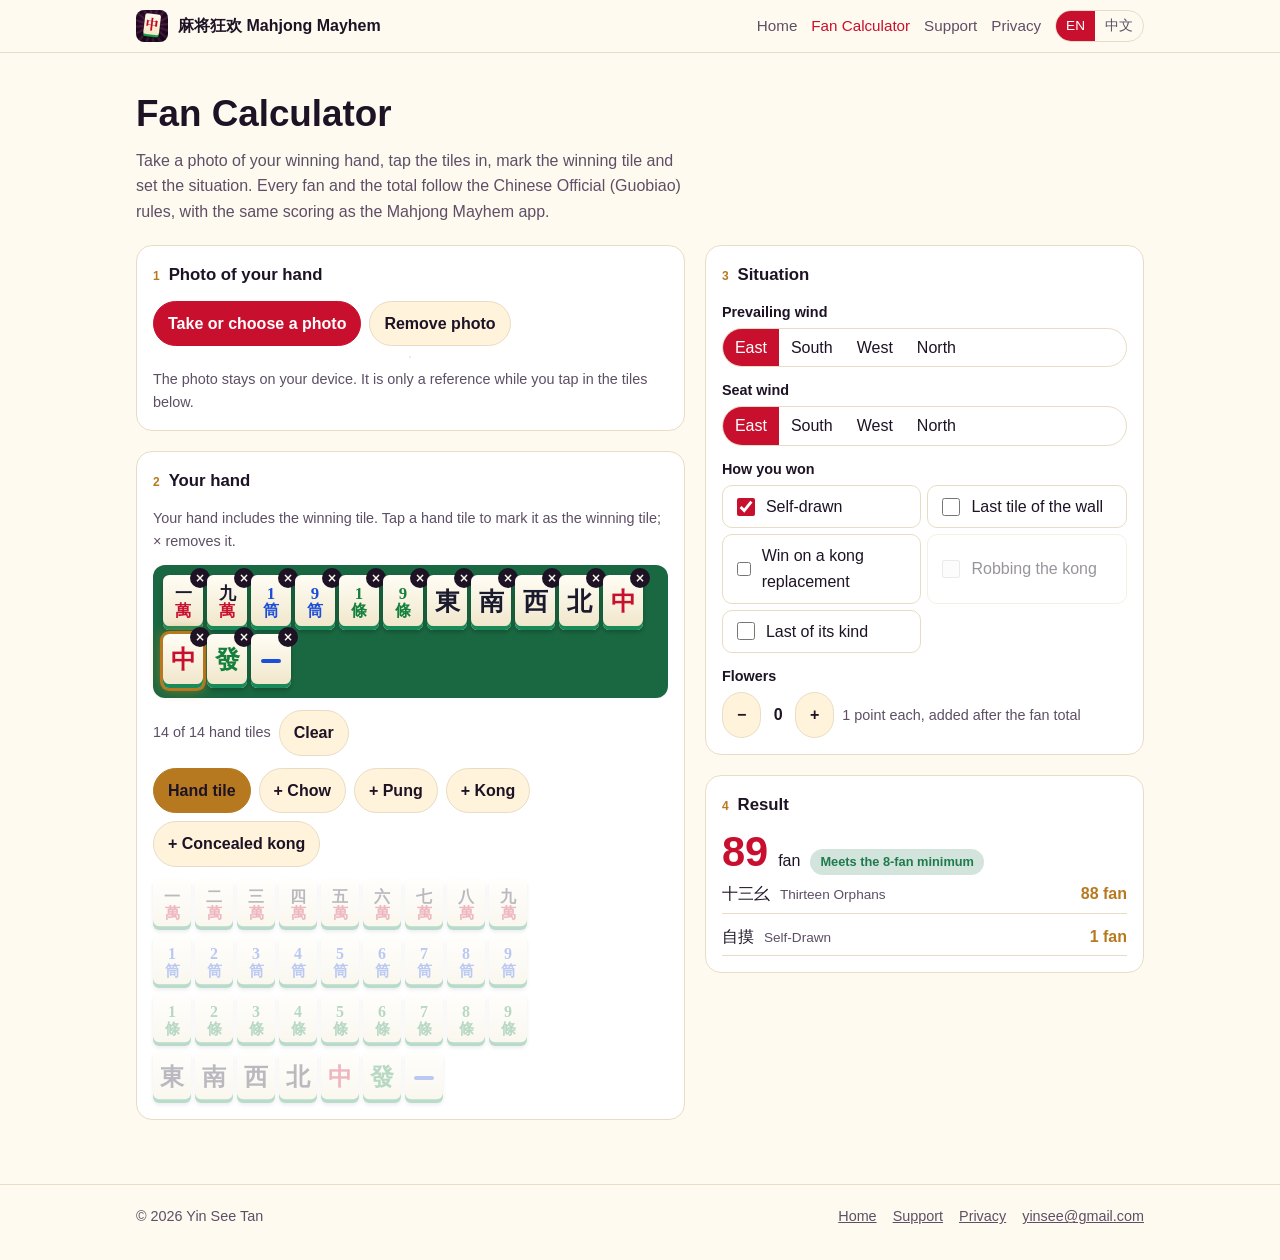
==== calculator.html @ 0b0dbd3f "Add Fan Calculator page (Guobiao scoring from the game engine) Photo stays on device; tap in tiles, " ====
<!doctype html>
<html lang="en">
<head>
<meta charset="utf-8">
<meta name="viewport" content="width=device-width, initial-scale=1, viewport-fit=cover">
<title>Fan Calculator · 算番器 — Mahjong Mayhem</title>
<meta name="description" content="Count the fan of a Chinese Official (Guobiao) mahjong hand: take a photo of your hand, tap in the tiles, pick the winning tile and the situation, and see every fan and the total.">
<meta name="color-scheme" content="light dark">
<link rel="icon" type="image/png" href="assets/favicon.png">
<link rel="apple-touch-icon" href="assets/apple-touch-icon.png">
<link rel="stylesheet" href="style.css">
<script src="lang.js"></script>
<style>
  /* calculator: photo → hand → situation → result, one column on phones, two on wide screens */
  .calc { max-width: 1040px; margin: 0 auto; padding: 8px 16px 64px; }
  .calc h1 { font-size: clamp(1.6rem, 4vw, 2.3rem); margin: 24px 0 4px; text-wrap: balance; }
  .calc .lead { color: var(--muted); margin: 0 0 20px; max-width: 62ch; }
  .grid { display: grid; gap: 20px; grid-template-columns: minmax(0, 1fr); }
  @media (min-width: 900px) { .grid { grid-template-columns: minmax(0, 1.25fr) minmax(0, 1fr); align-items: start; } }
  .panel { background: var(--card); border: 1px solid var(--line); border-radius: 16px; padding: 16px; display: grid; gap: 12px; min-width: 0; }
  .panel h2 { margin: 0; font-size: 1.05rem; display: flex; align-items: baseline; gap: 8px; }
  .panel h2 .step { font-size: .75rem; color: var(--gold); letter-spacing: .08em; text-transform: uppercase; }
  .hint { color: var(--muted); font-size: .9rem; margin: 0; }

  /* photo */
  .photo { display: grid; gap: 10px; }
  .photo img { border-radius: 12px; border: 1px solid var(--line); max-height: 260px; width: auto; justify-self: center; }
  .btn { appearance: none; border: 1px solid var(--line); background: var(--bg2); color: var(--ink); font: inherit; font-weight: 600;
    padding: 9px 14px; border-radius: 999px; cursor: pointer; display: inline-flex; align-items: center; gap: 6px; }
  .btn.primary { background: var(--accent); border-color: var(--accent); color: var(--accent-ink); }
  .btn[aria-pressed="true"] { background: var(--gold); border-color: var(--gold); color: #1d1325; }
  .btn:disabled { opacity: .45; cursor: default; }
  .btn:focus-visible, .tile:focus-visible { outline: 3px solid var(--gold); outline-offset: 2px; }
  .row { display: flex; flex-wrap: wrap; gap: 8px; align-items: center; }

  /* tiles: ivory face, green back edge, like the game */
  .tile { appearance: none; border: 0; cursor: pointer; font: inherit; padding: 0; position: relative;
    width: var(--tw, 40px); height: calc(var(--tw, 40px) * 1.36); border-radius: calc(var(--tw, 40px) * .16);
    background: linear-gradient(#fffdf5, #efe5c8); box-shadow: inset 0 calc(var(--tw, 40px) * -.1) 0 #1a8a5a, 0 2px 4px rgba(0,0,0,.25);
    display: grid; place-items: center; align-content: center; line-height: 1; color: #1a1a2e;
    font-family: "Songti SC", "STSong", "Noto Serif SC", serif; font-weight: 700; }
  .tile .a { font-size: calc(var(--tw, 40px) * .42); }
  .tile .b { font-size: calc(var(--tw, 40px) * .40); margin-top: calc(var(--tw, 40px) * .02); }
  .tile.m .b { color: #c8102e; }
  .tile.p .a { color: #1d4ed8; } .tile.p .b { color: #1d4ed8; }
  .tile.s .a { color: #15803d; } .tile.s .b { color: #15803d; }
  .tile.h .a { font-size: calc(var(--tw, 40px) * .62); }
  .tile.red .a { color: #c8102e; } .tile.green .a { color: #15803d; }
  .tile.white .a { width: 52%; height: 50%; border: calc(var(--tw, 40px) * .06) solid #1d4ed8; border-radius: 3px; font-size: 0; }
  .tile.win { box-shadow: inset 0 calc(var(--tw, 40px) * -.1) 0 #1a8a5a, 0 0 0 3px var(--gold), 0 0 14px var(--gold); }
  .tile.full { opacity: .3; cursor: default; }

  .palette { display: grid; gap: 6px; }
  .palette .line { display: flex; flex-wrap: wrap; gap: 4px; --tw: 34px; }
  @media (min-width: 520px) { .palette .line { --tw: 38px; } }

  .hand { min-height: 64px; display: flex; flex-wrap: wrap; gap: 4px; align-items: flex-end; --tw: 40px;
    padding: 10px; border-radius: 12px; background: color-mix(in srgb, var(--felt) 85%, #000 15%); }
  .hand .slot { position: relative; }
  .hand .x { position: absolute; top: -7px; right: -7px; width: 20px; height: 20px; border-radius: 50%; border: 0; cursor: pointer;
    background: var(--ink); color: var(--bg); font: 700 12px/20px system-ui, sans-serif; padding: 0; }
  .hand .meld { display: flex; gap: 2px; padding: 3px; border-radius: 8px; background: rgba(255,255,255,.12); --tw: 32px; align-items: flex-end; }
  .hand .meld .tag { font: 600 .7rem system-ui, sans-serif; color: #fff; writing-mode: vertical-rl; opacity: .8; }
  .hand .empty { color: #e7f5ec; font-size: .9rem; align-self: center; }
  .count { font-variant-numeric: tabular-nums; color: var(--muted); font-size: .9rem; }

  /* situation */
  fieldset { border: 0; margin: 0; padding: 0; display: grid; gap: 6px; }
  legend { font-weight: 600; font-size: .9rem; padding: 0; margin-bottom: 4px; }
  .seg { display: inline-flex; border: 1px solid var(--line); border-radius: 999px; overflow: hidden; }
  .seg button { appearance: none; border: 0; background: transparent; color: var(--ink); font: inherit; padding: 6px 12px; cursor: pointer; }
  .seg button[aria-pressed="true"] { background: var(--accent); color: var(--accent-ink); }
  .checks { display: grid; gap: 6px; grid-template-columns: repeat(auto-fill, minmax(190px, 1fr)); }
  .checks label { display: flex; gap: 8px; align-items: center; padding: 8px 10px; border: 1px solid var(--line); border-radius: 10px; cursor: pointer; }
  .checks input { width: 18px; height: 18px; accent-color: var(--accent); }
  .checks label.off { opacity: .45; }
  .stepper { display: inline-flex; align-items: center; gap: 8px; }
  .stepper output { min-width: 2ch; text-align: center; font-variant-numeric: tabular-nums; font-weight: 700; }

  /* result */
  .result .total { display: flex; align-items: baseline; gap: 10px; flex-wrap: wrap; }
  .result .big { font-size: 2.6rem; font-weight: 800; color: var(--accent); font-variant-numeric: tabular-nums; line-height: 1; }
  .badge { font-size: .8rem; font-weight: 700; padding: 3px 10px; border-radius: 999px; }
  .badge.ok { background: color-mix(in srgb, var(--felt) 20%, transparent); color: var(--felt); }
  .badge.low { background: color-mix(in srgb, var(--accent) 15%, transparent); color: var(--accent); }
  .fans { list-style: none; margin: 0; padding: 0; display: grid; gap: 4px; }
  .fans li { display: flex; gap: 10px; align-items: baseline; padding: 6px 0; border-bottom: 1px solid var(--line); }
  .fans .pts { margin-left: auto; font-variant-numeric: tabular-nums; font-weight: 700; color: var(--gold); white-space: nowrap; }
  .fans .en { color: var(--muted); font-size: .85rem; }
  .msg { padding: 10px 12px; border-radius: 10px; background: var(--bg2); color: var(--muted); }
  .sticky { position: sticky; top: 72px; }
  @media (prefers-reduced-motion: no-preference) { .tile { transition: transform .12s; } .tile:active { transform: translateY(2px); } }
</style>
</head>
<body>
<header class="top"><div class="top-in">
  <a class="brand" href="./"><img src="assets/favicon.png" alt="" width="32" height="32"><span>麻将狂欢 Mahjong Mayhem</span></a>
  <nav>
    <a href="./"><span lang="en">Home</span><span lang="zh-Hans">首页</span></a>
    <a href="calculator.html" aria-current="page"><span lang="en">Fan Calculator</span><span lang="zh-Hans">算番器</span></a>
    <a href="support.html"><span lang="en">Support</span><span lang="zh-Hans">支持</span></a>
    <a href="privacy.html"><span lang="en">Privacy</span><span lang="zh-Hans">隐私</span></a>
    <span class="langs" role="group" aria-label="Language / 语言"><button type="button" data-l="en" aria-pressed="false">EN</button><button type="button" data-l="zh" aria-pressed="false">中文</button></span>
  </nav>
</div></header>

<main class="calc">
  <h1><span lang="en">Fan Calculator</span><span lang="zh-Hans">国标麻将算番器</span></h1>
  <p class="lead">
    <span lang="en">Take a photo of your winning hand, tap the tiles in, mark the winning tile and set the situation. Every fan and the total follow the Chinese Official (Guobiao) rules, with the same scoring as the Mahjong Mayhem app.</span>
    <span lang="zh-Hans">拍下你的和牌，点选牌张，标出和牌张并选好场况，即可按国标麻将规则算出每一番和总番数，与《麻将狂欢》App 的算番完全一致。</span>
  </p>

  <div class="grid">
    <div class="grid" style="grid-template-columns:minmax(0,1fr)">
      <section class="panel" aria-labelledby="h-photo">
        <h2 id="h-photo"><span class="step">1</span><span lang="en">Photo of your hand</span><span lang="zh-Hans">拍下你的牌</span></h2>
        <div class="photo">
          <div class="row">
            <label class="btn primary" for="cam"><span lang="en">Take or choose a photo</span><span lang="zh-Hans">拍照或选择照片</span></label>
            <input id="cam" type="file" accept="image/*" capture="environment" hidden>
            <button class="btn" id="photoClear" type="button" hidden><span lang="en">Remove photo</span><span lang="zh-Hans">移除照片</span></button>
          </div>
          <img id="photo" alt="" hidden>
          <p class="hint"><span lang="en">The photo stays on your device. It is only a reference while you tap in the tiles below.</span><span lang="zh-Hans">照片只留在你的设备上，不会上传，只用来对照点选下方的牌。</span></p>
        </div>
      </section>

      <section class="panel" aria-labelledby="h-hand">
        <h2 id="h-hand"><span class="step">2</span><span lang="en">Your hand</span><span lang="zh-Hans">你的手牌</span></h2>
        <p class="hint" id="handHint"></p>
        <div class="hand" id="hand" aria-live="polite"></div>
        <div class="row">
          <span class="count" id="count"></span>
          <button class="btn" id="clear" type="button"><span lang="en">Clear</span><span lang="zh-Hans">清空</span></button>
        </div>
        <div class="row" role="group" aria-label="Add">
          <button class="btn" data-mode="hand" type="button" aria-pressed="true"><span lang="en">Hand tile</span><span lang="zh-Hans">手牌</span></button>
          <button class="btn" data-mode="chi" type="button" aria-pressed="false"><span lang="en">+ Chow</span><span lang="zh-Hans">+ 吃</span></button>
          <button class="btn" data-mode="pon" type="button" aria-pressed="false"><span lang="en">+ Pung</span><span lang="zh-Hans">+ 碰</span></button>
          <button class="btn" data-mode="kan" type="button" aria-pressed="false"><span lang="en">+ Kong</span><span lang="zh-Hans">+ 明杠</span></button>
          <button class="btn" data-mode="ankan" type="button" aria-pressed="false"><span lang="en">+ Concealed kong</span><span lang="zh-Hans">+ 暗杠</span></button>
        </div>
        <div class="palette" id="palette"></div>
      </section>
    </div>

    <div class="grid sticky" style="grid-template-columns:minmax(0,1fr)">
      <section class="panel" aria-labelledby="h-sit">
        <h2 id="h-sit"><span class="step">3</span><span lang="en">Situation</span><span lang="zh-Hans">场况</span></h2>
        <fieldset><legend><span lang="en">Prevailing wind</span><span lang="zh-Hans">圈风</span></legend><div class="seg" id="round"></div></fieldset>
        <fieldset><legend><span lang="en">Seat wind</span><span lang="zh-Hans">门风</span></legend><div class="seg" id="seat"></div></fieldset>
        <fieldset>
          <legend><span lang="en">How you won</span><span lang="zh-Hans">和牌方式</span></legend>
          <div class="checks" id="checks"></div>
        </fieldset>
        <fieldset>
          <legend><span lang="en">Flowers</span><span lang="zh-Hans">花牌</span></legend>
          <div class="stepper"><button class="btn" id="fMinus" type="button" aria-label="−">−</button><output id="flowers">0</output><button class="btn" id="fPlus" type="button" aria-label="+">+</button>
            <span class="hint"><span lang="en">1 point each, added after the fan total</span><span lang="zh-Hans">每张 1 分，另加在番数之外</span></span></div>
        </fieldset>
      </section>

      <section class="panel result" aria-labelledby="h-res" aria-live="polite">
        <h2 id="h-res"><span class="step">4</span><span lang="en">Result</span><span lang="zh-Hans">算番结果</span></h2>
        <div id="result"></div>
      </section>
    </div>
  </div>
</main>

<footer><div class="in">
  <span>© 2026 Yin See Tan</span>
  <nav><a href="./"><span lang="en">Home</span><span lang="zh-Hans">首页</span></a><a href="support.html"><span lang="en">Support</span><span lang="zh-Hans">支持</span></a><a href="privacy.html"><span lang="en">Privacy</span><span lang="zh-Hans">隐私</span></a><a href="mailto:yinsee@gmail.com">yinsee@gmail.com</a></nav>
</div></footer>

<script type="module">
import { evaluate, FAN } from './calc/scoring.js';

const $ = id => document.getElementById(id);
const zh = () => document.documentElement.classList.contains('lang-zh');
const L = (z, e) => (zh() ? z : e);

// ---------- tiles ----------
const NUM = ['一', '二', '三', '四', '五', '六', '七', '八', '九'];
const HON = ['東', '南', '西', '北', '中', '發', ''];
const WIND_ZH = ['东', '南', '西', '北'], WIND_EN = ['East', 'South', 'West', 'North'];
const suit = t => (t < 27 ? Math.floor(t / 9) : 3);
function tileEl(t, extra = '') {
  const b = document.createElement('button');
  b.type = 'button';
  const s = suit(t);
  if (s === 0) { b.className = 'tile m'; b.innerHTML = `<span class="a">${NUM[t % 9]}</span><span class="b">萬</span>`; }
  else if (s === 1) { b.className = 'tile p'; b.innerHTML = `<span class="a">${t % 9 + 1}</span><span class="b">筒</span>`; }
  else if (s === 2) { b.className = 'tile s'; b.innerHTML = `<span class="a">${t % 9 + 1}</span><span class="b">條</span>`; }
  else {
    b.className = 'tile h' + (t === 31 ? ' red' : t === 32 ? ' green' : t === 33 ? ' white' : '');
    b.innerHTML = `<span class="a">${HON[t - 27] || '白'}</span>`;
  }
  if (extra) b.className += ' ' + extra;
  b.setAttribute('aria-label', tileName(t));
  return b;
}
function tileName(t) {
  if (t < 27) return zh() ? NUM[t % 9] + ['万', '筒', '条'][suit(t)] : `${t % 9 + 1} ${['Character', 'Dot', 'Bamboo'][suit(t)]}`;
  return zh() ? ['东', '南', '西', '北', '中', '发', '白'][t - 27] : ['East', 'South', 'West', 'North', 'Red', 'Green', 'White'][t - 27];
}

// ---------- state ----------
// hand: concealed tile types in the order tapped; melds: [{kind, t}] (chi t = lowest tile); win: index into hand
const S = { hand: [], melds: [], win: null, mode: 'hand', round: 0, seat: 0, flowers: 0,
  opt: { selfDraw: false, lastWall: false, kongDraw: false, robKong: false, lastTile: false } };
const meldTiles = m => (m.kind === 'chi' ? [m.t, m.t + 1, m.t + 2] : m.kind === 'pon' ? [m.t, m.t, m.t] : [m.t, m.t, m.t, m.t]);
const used = t => S.hand.filter(x => x === t).length + S.melds.flatMap(meldTiles).filter(x => x === t).length;
const need = () => 14 - 3 * S.melds.length;

function canAdd(t) {
  if (S.mode === 'hand') return S.hand.length < need() && used(t) < 4;
  if (S.melds.length >= 4 || S.hand.length > need() - 3) return false;
  if (S.mode === 'chi') return t < 27 && t % 9 <= 6 && [t, t + 1, t + 2].every(x => used(x) < 4);
  if (S.mode === 'pon') return used(t) <= 1;
  return used(t) === 0;   // kong: all four
}
function add(t) {
  if (!canAdd(t)) return;
  if (S.mode === 'hand') S.hand.push(t);
  else { S.melds.push({ kind: S.mode, t }); setMode('hand'); }
  render();
}

// ---------- render ----------
function renderPalette() {
  const p = $('palette');
  p.textContent = '';
  for (const range of [[0, 9], [9, 18], [18, 27], [27, 34]]) {
    const line = document.createElement('div');
    line.className = 'line';
    for (let t = range[0]; t < range[1]; t++) {
      const b = tileEl(t, canAdd(t) ? '' : 'full');
      b.addEventListener('click', () => add(t));
      line.append(b);
    }
    p.append(line);
  }
}

function renderHand() {
  const h = $('hand');
  h.textContent = '';
  const order = S.hand.map((t, i) => ({ t, i })).sort((a, b) => a.t - b.t || a.i - b.i);
  for (const { t, i } of order) {
    const slot = document.createElement('div');
    slot.className = 'slot';
    const b = tileEl(t, S.win === i ? 'win' : '');
    b.title = L('点按标为和牌张', 'Tap to mark as the winning tile');
    b.addEventListener('click', () => { S.win = S.win === i ? null : i; render(); });
    const x = document.createElement('button');
    x.className = 'x'; x.type = 'button'; x.textContent = '×';
    x.setAttribute('aria-label', L('移除', 'Remove') + ' ' + tileName(t));
    x.addEventListener('click', () => {
      S.hand.splice(i, 1);
      if (S.win === i) S.win = null; else if (S.win !== null && S.win > i) S.win--;
      render();
    });
    slot.append(b, x);
    h.append(slot);
  }
  S.melds.forEach((m, k) => {
    const g = document.createElement('div');
    g.className = 'meld slot';
    const tag = document.createElement('span');
    tag.className = 'tag';
    tag.textContent = { chi: L('吃', 'Chow'), pon: L('碰', 'Pung'), kan: L('明杠', 'Kong'), ankan: L('暗杠', 'Conc. kong') }[m.kind];
    g.append(tag);
    for (const t of meldTiles(m)) { const b = tileEl(t); b.tabIndex = -1; g.append(b); }
    const x = document.createElement('button');
    x.className = 'x'; x.type = 'button'; x.textContent = '×';
    x.setAttribute('aria-label', L('移除这组', 'Remove this set'));
    x.addEventListener('click', () => { S.melds.splice(k, 1); render(); });
    g.append(x);
    h.append(g);
  });
  if (!S.hand.length && !S.melds.length) {
    const e = document.createElement('span');
    e.className = 'empty';
    e.textContent = L('从下方点选牌张。吃、碰、杠的牌用上方按钮加入。', 'Tap tiles below. Add chows, pungs and kongs you exposed with the buttons above.');
    h.append(e);
  }
  $('count').textContent = L(`手牌 ${S.hand.length} / ${need()} 张`, `${S.hand.length} of ${need()} hand tiles`);
  $('handHint').textContent = S.hand.length === need() && S.win === null
    ? L('点一下你最后和的那张牌（和牌张），它会亮起金框。', 'Tap the tile you won on (the last tile). It gets a gold frame.')
    : L('手牌包括和牌张。点按手牌可标为和牌张，× 移除。', 'Your hand includes the winning tile. Tap a hand tile to mark it as the winning tile; × removes it.');
}

function seg(el, val, set) {
  el.textContent = '';
  for (let w = 0; w < 4; w++) {
    const b = document.createElement('button');
    b.type = 'button';
    b.textContent = zh() ? WIND_ZH[w] : WIND_EN[w];
    b.setAttribute('aria-pressed', String(val === w));
    b.addEventListener('click', () => { set(w); render(); });
    el.append(b);
  }
}

const CHECKS = [
  ['selfDraw', '自摸', 'Self-drawn'],
  ['lastWall', '最后一张牌（妙手回春 / 海底捞月）', 'Last tile of the wall'],
  ['kongDraw', '杠上开花（杠后补牌自摸）', 'Win on a kong replacement'],
  ['robKong', '抢杠和', 'Robbing the kong'],
  ['lastTile', '和绝张（和牌张是最后一张）', 'Last of its kind'],
];
function renderChecks() {
  const box = $('checks');
  box.textContent = '';
  // kong replacement needs self-drawn; robbing a kong is never self-drawn
  const disabled = { kongDraw: !S.opt.selfDraw, robKong: S.opt.selfDraw };
  for (const [k, z, e] of CHECKS) {
    if (disabled[k]) S.opt[k] = false;
    const l = document.createElement('label');
    if (disabled[k]) l.className = 'off';
    const i = document.createElement('input');
    i.type = 'checkbox'; i.id = 'opt-' + k; i.checked = S.opt[k]; i.disabled = !!disabled[k];
    i.addEventListener('change', () => { S.opt[k] = i.checked; render(); });
    l.append(i, document.createTextNode(L(z, e)));
    box.append(l);
  }
}

function renderResult() {
  const r = $('result');
  r.textContent = '';
  const msg = s => { const p = document.createElement('p'); p.className = 'msg'; p.textContent = s; r.append(p); };
  const n = need();
  if (S.hand.length < n) return msg(L(`还差 ${n - S.hand.length} 张手牌。`, `Add ${n - S.hand.length} more hand tile${n - S.hand.length > 1 ? 's' : ''}.`));
  if (S.win === null) return msg(L('请点一下和牌张（最后一张）。', 'Tap the tile you won on (the last tile).'));
  const res = evaluate({
    concealed: S.hand.slice(), melds: S.melds.map(m => ({ kind: m.kind, t: m.t })), winTile: S.hand[S.win],
    seatWind: S.seat, roundWind: S.round, flowers: S.flowers, ...S.opt,
  });
  if (!res) return msg(L('这不是和牌牌型。请检查手牌和吃碰杠。', 'This is not a winning hand. Check the tiles and the sets.'));
  const top = document.createElement('div');
  top.className = 'total';
  top.innerHTML = `<span class="big">${res.total}</span><span>${L('番', 'fan')}</span>`;
  const badge = document.createElement('span');
  badge.className = 'badge ' + (res.valid ? 'ok' : 'low');
  badge.textContent = res.valid ? L('够 8 番起和', 'Meets the 8-fan minimum') : L('不足 8 番，不能和', 'Below the 8-fan minimum');
  top.append(badge);
  r.append(top);
  if (res.flowers) {
    const f = document.createElement('p');
    f.className = 'hint';
    f.textContent = L(`加花牌 ${res.flowers} 分，共 ${res.grand} 分`, `Plus ${res.flowers} for flowers: ${res.grand} in total`);
    r.append(f);
  }
  const ul = document.createElement('ul');
  ul.className = 'fans';
  for (const f of res.fans) {
    const li = document.createElement('li');
    const name = document.createElement('span');
    name.textContent = FAN[f.k].zh + (f.n > 1 ? ` ×${f.n}` : '');
    const en = document.createElement('span');
    en.className = 'en';
    en.textContent = FAN[f.k].en;
    const pts = document.createElement('span');
    pts.className = 'pts';
    pts.textContent = `${f.p * f.n} ${L('番', 'fan')}`;
    li.append(name, en, pts);
    ul.append(li);
  }
  r.append(ul);
}

function setMode(m) {
  S.mode = m;
  document.querySelectorAll('[data-mode]').forEach(b => b.setAttribute('aria-pressed', String(b.dataset.mode === m)));
}

function render() {
  renderPalette();
  renderHand();
  seg($('round'), S.round, w => { S.round = w; });
  seg($('seat'), S.seat, w => { S.seat = w; });
  renderChecks();
  $('flowers').textContent = S.flowers;
  renderResult();
}

// ---------- controls ----------
document.querySelectorAll('[data-mode]').forEach(b => b.addEventListener('click', () => { setMode(b.dataset.mode); render(); }));
$('clear').addEventListener('click', () => { S.hand = []; S.melds = []; S.win = null; setMode('hand'); render(); });
$('fMinus').addEventListener('click', () => { S.flowers = Math.max(0, S.flowers - 1); render(); });
$('fPlus').addEventListener('click', () => { S.flowers = Math.min(8, S.flowers + 1); render(); });

let photoURL = null;
$('cam').addEventListener('change', e => {
  const f = e.target.files && e.target.files[0];
  if (!f) return;
  if (photoURL) URL.revokeObjectURL(photoURL);
  photoURL = URL.createObjectURL(f);       // shown locally only, never uploaded
  $('photo').src = photoURL;
  $('photo').alt = L('你的手牌照片', 'Photo of your hand');
  $('photo').hidden = false;
  $('photoClear').hidden = false;
});
$('photoClear').addEventListener('click', () => {
  if (photoURL) URL.revokeObjectURL(photoURL);
  photoURL = null;
  $('photo').hidden = true; $('photo').removeAttribute('src');
  $('photoClear').hidden = true;
  $('cam').value = '';
});

// re-render when the language changes (lang.js switches the class on <html>)
new MutationObserver(render).observe(document.documentElement, { attributes: true, attributeFilter: ['class'] });

// a sample hand so the page shows what it does: 十三幺, won on 中, self-drawn
S.hand = [0, 8, 9, 17, 18, 26, 27, 28, 29, 30, 31, 32, 33, 31];
S.win = 13;
S.opt.selfDraw = true;
render();
</script>
</body>
</html>
---- style.css ----
:root {
  --bg: #fffaf0; --bg2: #fff3dc; --card: #ffffff; --ink: #1d1325; --muted: #5d4f66;
  --accent: #c8102e; --accent-ink: #ffffff; --gold: #b7791f; --felt: #1f7a4d; --line: #e8dcc4;
  --shadow: 0 10px 30px rgba(60, 20, 40, .12);
}
@media (prefers-color-scheme: dark) {
  :root {
    --bg: #12091f; --bg2: #1c1030; --card: #221437; --ink: #fff7e6; --muted: #cbb8d8;
    --accent: #ff6b81; --accent-ink: #1d0a14; --gold: #f6c453; --felt: #3fbf7f; --line: #3a2448;
    --shadow: 0 10px 30px rgba(0, 0, 0, .45);
  }
}
* { box-sizing: border-box; }
html { -webkit-text-size-adjust: 100%; }
body {
  margin: 0; background: var(--bg); color: var(--ink);
  font: 16px/1.6 -apple-system, BlinkMacSystemFont, "PingFang SC", "Hiragino Sans GB", "Helvetica Neue", "Noto Sans SC", sans-serif;
}
a { color: var(--accent); }
img { max-width: 100%; height: auto; display: block; }

/* Header */
.top { position: sticky; top: 0; z-index: 10; background: color-mix(in srgb, var(--bg) 88%, transparent);
  backdrop-filter: blur(10px); -webkit-backdrop-filter: blur(10px); border-bottom: 1px solid var(--line); }
.top-in { max-width: 1040px; margin: 0 auto; padding: 10px 16px; display: flex; align-items: center; gap: 12px; flex-wrap: wrap; }
.brand { display: flex; align-items: center; gap: 10px; color: var(--ink); text-decoration: none; font-weight: 700; margin-right: auto; }
.brand img { width: 32px; height: 32px; border-radius: 8px; }
.top nav { display: flex; gap: 14px; flex-wrap: wrap; align-items: center; }
.top nav a { color: var(--muted); text-decoration: none; font-size: .95rem; }
.top nav a:hover, .top nav a[aria-current] { color: var(--accent); }
.langs { display: inline-flex; border: 1px solid var(--line); border-radius: 999px; overflow: hidden; }
.langs button { appearance: none; border: 0; background: transparent; color: var(--muted); font: inherit; font-size: .85rem; padding: 4px 10px; cursor: pointer; }
.langs button[aria-pressed="true"] { background: var(--accent); color: var(--accent-ink); }

/* Language visibility: with no JS both languages show. */
html.lang-en [lang="zh-Hans"]:not(.keep), html.lang-zh [lang="en"]:not(.keep) { display: none !important; }
.sep { border: 0; border-top: 1px solid var(--line); margin: 48px 0; }
html.lang-en .sep, html.lang-zh .sep { display: none; }

main { max-width: 1040px; margin: 0 auto; padding: 0 16px 64px; }
.doc { max-width: 760px; padding-top: 28px; }
.doc h1 { font-size: 1.8rem; line-height: 1.25; margin: 0 0 6px; }
.doc h2 { font-size: 1.2rem; margin: 30px 0 8px; color: var(--accent); }
.muted { color: var(--muted); font-size: .92rem; }
dt { font-weight: 700; margin-top: 16px; }
dd { margin: 4px 0 0 0; }

/* Hero */
.hero { display: grid; grid-template-columns: 1fr; gap: 28px; align-items: center; padding: 40px 0 24px; text-align: center; }
.hero .icon { width: 128px; height: 128px; border-radius: 28px; box-shadow: var(--shadow); margin: 0 auto; }
.hero h1 { font-size: clamp(2rem, 6vw, 3.2rem); line-height: 1.1; margin: 16px 0 8px; letter-spacing: -.01em; }
.hero .tag { font-size: clamp(1.05rem, 2.6vw, 1.3rem); color: var(--muted); margin: 0 auto 20px; max-width: 34em; }
.cta { display: flex; gap: 12px; justify-content: center; flex-wrap: wrap; align-items: center; }
.store { display: inline-flex; align-items: center; gap: 10px; background: #000; color: #fff; text-decoration: none;
  padding: 10px 18px; border-radius: 12px; border: 1px solid #555; }
.store svg { width: 26px; height: 26px; fill: #fff; }
.store small { display: block; font-size: .7rem; line-height: 1; opacity: .85; }
.store strong { display: block; font-size: 1.15rem; line-height: 1.15; }
.pill { display: inline-block; padding: 4px 12px; border-radius: 999px; background: var(--bg2); color: var(--felt); font-weight: 600; font-size: .9rem; border: 1px solid var(--line); }
.hero-shot { border-radius: 18px; box-shadow: var(--shadow); margin: 8px auto 0; }

/* Features */
.features { display: grid; grid-template-columns: repeat(auto-fit, minmax(260px, 1fr)); gap: 16px; margin: 40px 0; }
.card { background: var(--card); border: 1px solid var(--line); border-radius: 16px; padding: 20px; box-shadow: var(--shadow); }
.card h3 { margin: 0 0 8px; color: var(--accent); font-size: 1.1rem; }
.card ul { margin: 0; padding-left: 1.1em; }
.card li { margin: 4px 0; }

/* Gallery */
.gallery { display: grid; grid-template-columns: 2fr 1fr; gap: 16px; margin: 24px 0 40px; }
.gallery figure { margin: 0; }
.gallery img { border-radius: 14px; box-shadow: var(--shadow); width: 100%; }
.gallery figcaption { color: var(--muted); font-size: .9rem; margin-top: 8px; text-align: center; }
.gallery .tall { grid-row: span 2; }
.gallery .tall img { height: 100%; object-fit: cover; }
@media (max-width: 700px) {
  .gallery { grid-template-columns: 1fr; }
  .gallery .tall { grid-row: auto; max-width: 320px; margin: 0 auto; }
}
.section-title { text-align: center; font-size: 1.6rem; margin: 48px 0 8px; }
.note { text-align: center; color: var(--muted); }

footer { border-top: 1px solid var(--line); color: var(--muted); font-size: .9rem; }
footer .in { max-width: 1040px; margin: 0 auto; padding: 20px 16px 32px; display: flex; gap: 16px; flex-wrap: wrap; justify-content: space-between; }
footer a { color: var(--muted); }
footer nav { display: flex; gap: 16px; flex-wrap: wrap; }
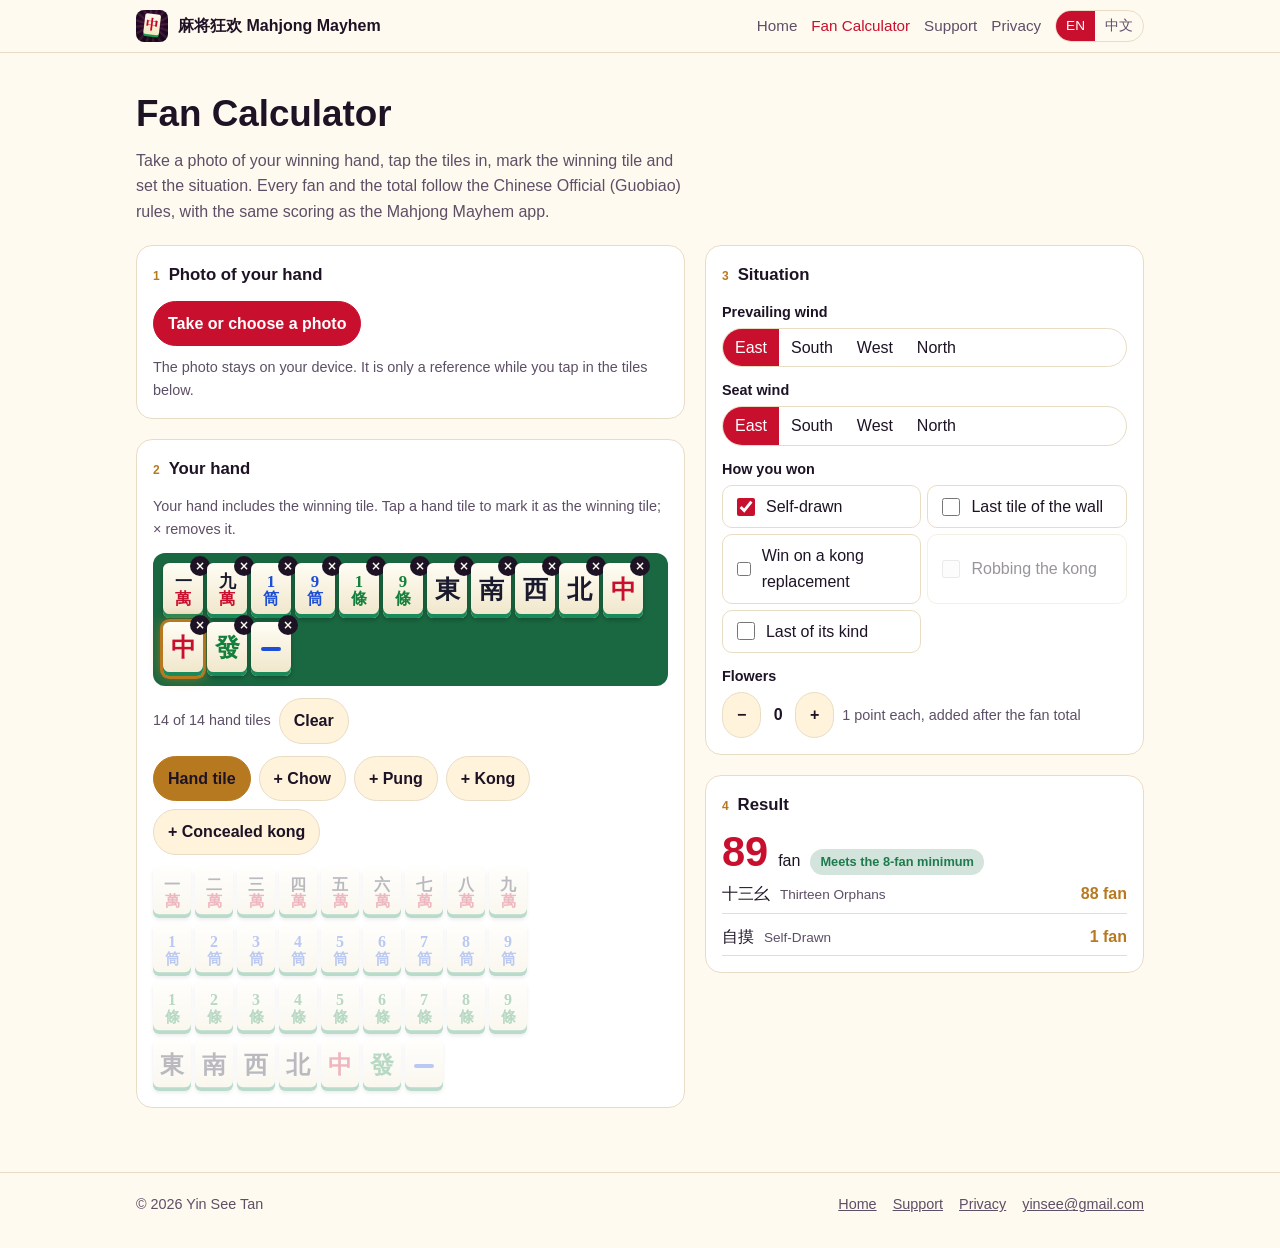
==== commit 000854c3: "Calculator: hide Remove photo until a photo is chosen; draw the white dragon frame Claude-Session: h" ====
--- a/calculator.html
+++ b/calculator.html
@@ -46,7 +46,8 @@
   .tile.s .a { color: #15803d; } .tile.s .b { color: #15803d; }
   .tile.h .a { font-size: calc(var(--tw, 40px) * .62); }
   .tile.red .a { color: #c8102e; } .tile.green .a { color: #15803d; }
-  .tile.white .a { width: 52%; height: 50%; border: calc(var(--tw, 40px) * .06) solid #1d4ed8; border-radius: 3px; font-size: 0; }
+  [hidden] { display: none !important; }
+  .tile.white .a { display: block; width: 52%; height: 50%; border: calc(var(--tw, 40px) * .06) solid #1d4ed8; border-radius: 3px; font-size: 0; }
   .tile.win { box-shadow: inset 0 calc(var(--tw, 40px) * -.1) 0 #1a8a5a, 0 0 0 3px var(--gold), 0 0 14px var(--gold); }
   .tile.full { opacity: .3; cursor: default; }
 
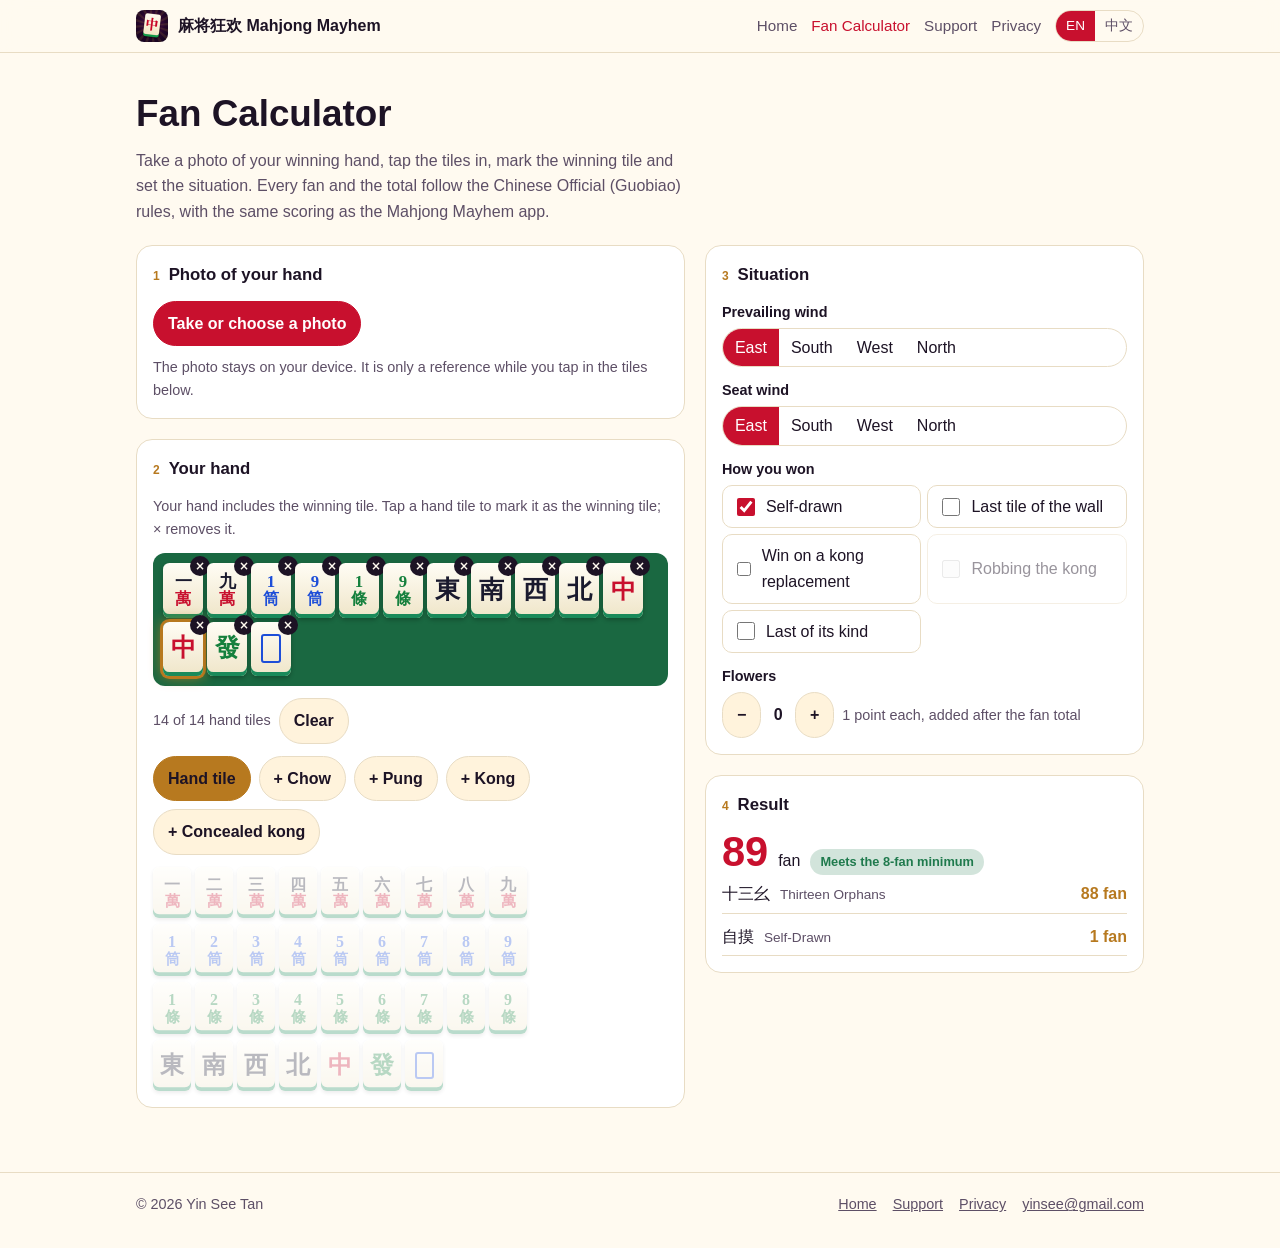
==== commit 7829e320: "Calculator: white dragon frame with a fixed size Claude-Session: https://claude.ai/code/session_012c" ====
--- a/calculator.html
+++ b/calculator.html
@@ -47,7 +47,7 @@
   .tile.h .a { font-size: calc(var(--tw, 40px) * .62); }
   .tile.red .a { color: #c8102e; } .tile.green .a { color: #15803d; }
   [hidden] { display: none !important; }
-  .tile.white .a { display: block; width: 52%; height: 50%; border: calc(var(--tw, 40px) * .06) solid #1d4ed8; border-radius: 3px; font-size: 0; }
+  .tile.white .a { display: block; width: calc(var(--tw, 40px) * .5); height: calc(var(--tw, 40px) * .72); border: calc(var(--tw, 40px) * .06) solid #1d4ed8; border-radius: 3px; font-size: 0; }
   .tile.win { box-shadow: inset 0 calc(var(--tw, 40px) * -.1) 0 #1a8a5a, 0 0 0 3px var(--gold), 0 0 14px var(--gold); }
   .tile.full { opacity: .3; cursor: default; }
 
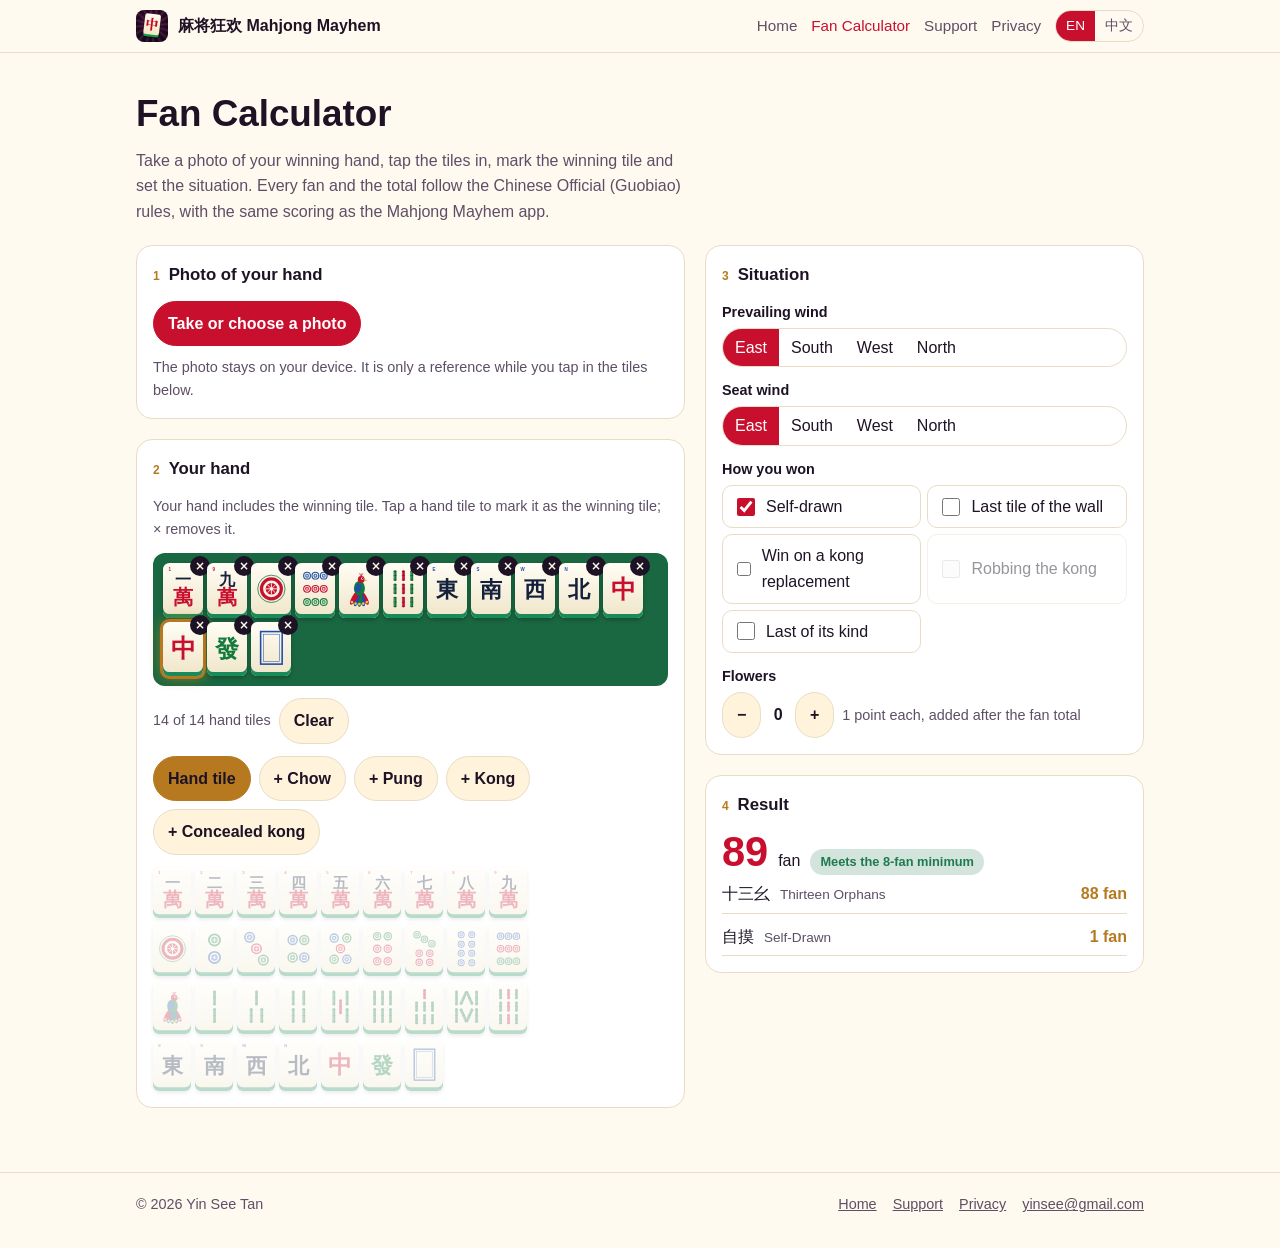
==== commit 0c96e558: "Calculator: tiles drawn as SVG with the game's tile art (dots, bamboo, bird, characters, honours, fl" ====
--- a/calculator.html
+++ b/calculator.html
@@ -37,17 +37,9 @@
   .tile { appearance: none; border: 0; cursor: pointer; font: inherit; padding: 0; position: relative;
     width: var(--tw, 40px); height: calc(var(--tw, 40px) * 1.36); border-radius: calc(var(--tw, 40px) * .16);
     background: linear-gradient(#fffdf5, #efe5c8); box-shadow: inset 0 calc(var(--tw, 40px) * -.1) 0 #1a8a5a, 0 2px 4px rgba(0,0,0,.25);
-    display: grid; place-items: center; align-content: center; line-height: 1; color: #1a1a2e;
-    font-family: "Songti SC", "STSong", "Noto Serif SC", serif; font-weight: 700; }
-  .tile .a { font-size: calc(var(--tw, 40px) * .42); }
-  .tile .b { font-size: calc(var(--tw, 40px) * .40); margin-top: calc(var(--tw, 40px) * .02); }
-  .tile.m .b { color: #c8102e; }
-  .tile.p .a { color: #1d4ed8; } .tile.p .b { color: #1d4ed8; }
-  .tile.s .a { color: #15803d; } .tile.s .b { color: #15803d; }
-  .tile.h .a { font-size: calc(var(--tw, 40px) * .62); }
-  .tile.red .a { color: #c8102e; } .tile.green .a { color: #15803d; }
+    display: grid; place-items: center; line-height: 1; }
   [hidden] { display: none !important; }
-  .tile.white .a { display: block; width: calc(var(--tw, 40px) * .5); height: calc(var(--tw, 40px) * .72); border: calc(var(--tw, 40px) * .06) solid #1d4ed8; border-radius: 3px; font-size: 0; }
+  .tile svg { width: 92%; height: 84%; display: block; margin-top: -6%; }
   .tile.win { box-shadow: inset 0 calc(var(--tw, 40px) * -.1) 0 #1a8a5a, 0 0 0 3px var(--gold), 0 0 14px var(--gold); }
   .tile.full { opacity: .3; cursor: default; }
 
@@ -120,8 +112,10 @@
           <div class="row">
             <label class="btn primary" for="cam"><span lang="en">Take or choose a photo</span><span lang="zh-Hans">拍照或选择照片</span></label>
             <input id="cam" type="file" accept="image/*" capture="environment" hidden>
+            <button class="btn" id="readTiles" type="button" hidden><span lang="en">Read the tiles</span><span lang="zh-Hans">自动识别牌张</span></button>
             <button class="btn" id="photoClear" type="button" hidden><span lang="en">Remove photo</span><span lang="zh-Hans">移除照片</span></button>
           </div>
+          <p class="hint" id="readStatus" role="status" hidden></p>
           <img id="photo" alt="" hidden>
           <p class="hint"><span lang="en">The photo stays on your device. It is only a reference while you tap in the tiles below.</span><span lang="zh-Hans">照片只留在你的设备上，不会上传，只用来对照点选下方的牌。</span></p>
         </div>
@@ -177,6 +171,8 @@
 
 <script type="module">
 import { evaluate, FAN } from './calc/scoring.js';
+import { modelAvailable, detectTiles } from './calc/detect.js';
+import { faceSVG } from './calc/tileart.js';
 
 const $ = id => document.getElementById(id);
 const zh = () => document.documentElement.classList.contains('lang-zh');
@@ -184,21 +180,13 @@
 
 // ---------- tiles ----------
 const NUM = ['一', '二', '三', '四', '五', '六', '七', '八', '九'];
-const HON = ['東', '南', '西', '北', '中', '發', ''];
 const WIND_ZH = ['东', '南', '西', '北'], WIND_EN = ['East', 'South', 'West', 'North'];
 const suit = t => (t < 27 ? Math.floor(t / 9) : 3);
 function tileEl(t, extra = '') {
   const b = document.createElement('button');
   b.type = 'button';
-  const s = suit(t);
-  if (s === 0) { b.className = 'tile m'; b.innerHTML = `<span class="a">${NUM[t % 9]}</span><span class="b">萬</span>`; }
-  else if (s === 1) { b.className = 'tile p'; b.innerHTML = `<span class="a">${t % 9 + 1}</span><span class="b">筒</span>`; }
-  else if (s === 2) { b.className = 'tile s'; b.innerHTML = `<span class="a">${t % 9 + 1}</span><span class="b">條</span>`; }
-  else {
-    b.className = 'tile h' + (t === 31 ? ' red' : t === 32 ? ' green' : t === 33 ? ' white' : '');
-    b.innerHTML = `<span class="a">${HON[t - 27] || '白'}</span>`;
-  }
-  if (extra) b.className += ' ' + extra;
+  b.className = 'tile' + (extra ? ' ' + extra : '');
+  b.innerHTML = faceSVG(t);          // the game's tile art, drawn as SVG
   b.setAttribute('aria-label', tileName(t));
   return b;
 }
@@ -404,13 +392,48 @@
   $('photo').alt = L('你的手牌照片', 'Photo of your hand');
   $('photo').hidden = false;
   $('photoClear').hidden = false;
+  $('readTiles').hidden = !hasModel;
+  $('readStatus').hidden = true;
 });
 $('photoClear').addEventListener('click', () => {
   if (photoURL) URL.revokeObjectURL(photoURL);
   photoURL = null;
   $('photo').hidden = true; $('photo').removeAttribute('src');
   $('photoClear').hidden = true;
+  $('readTiles').hidden = true;
+  $('readStatus').hidden = true;
   $('cam').value = '';
+});
+
+// automatic tile reading: only when a trained model is published (calc/model/); it runs on the device
+let hasModel = false;
+modelAvailable().then(ok => { hasModel = ok; if (ok && photoURL) $('readTiles').hidden = false; });
+$('readTiles').addEventListener('click', async () => {
+  const st = $('readStatus'), btn = $('readTiles');
+  btn.disabled = true;
+  st.hidden = false;
+  st.textContent = L('正在识别…（第一次需要下载模型）', 'Reading the tiles… (the first time downloads the model)');
+  try {
+    if (!$('photo').complete) await $('photo').decode();
+    const found = await detectTiles($('photo'));
+    const tiles = found.filter(d => d.t < 34).map(d => d.t);
+    const flowers = found.filter(d => d.t >= 34).length;
+    S.melds = [];
+    S.hand = tiles.slice(0, 14);
+    S.win = null;
+    S.flowers = Math.min(8, flowers);
+    setMode('hand');
+    render();
+    st.textContent = tiles.length
+      ? L(`找到 ${tiles.length} 张牌${flowers ? `、${flowers} 张花` : ''}。请核对，错的用 × 删除再补上，把吃碰杠的牌改用上方按钮加入，然后点一下和牌张。`,
+          `Found ${tiles.length} tiles${flowers ? ` and ${flowers} flowers` : ''}. Check them: remove a wrong tile with × and tap the right one, move exposed sets to the chow / pung / kong buttons, then tap the winning tile.`)
+      : L('没有找到牌。请拍得近一点、亮一点，牌面朝上。', 'No tiles found. Take the photo closer, in better light, with the tile faces up.');
+  } catch (e) {
+    st.textContent = L('识别失败，请手动点选牌张。', 'The tiles could not be read. Tap them in by hand.');
+    console.error(e);
+  } finally {
+    btn.disabled = false;
+  }
 });
 
 // re-render when the language changes (lang.js switches the class on <html>)
